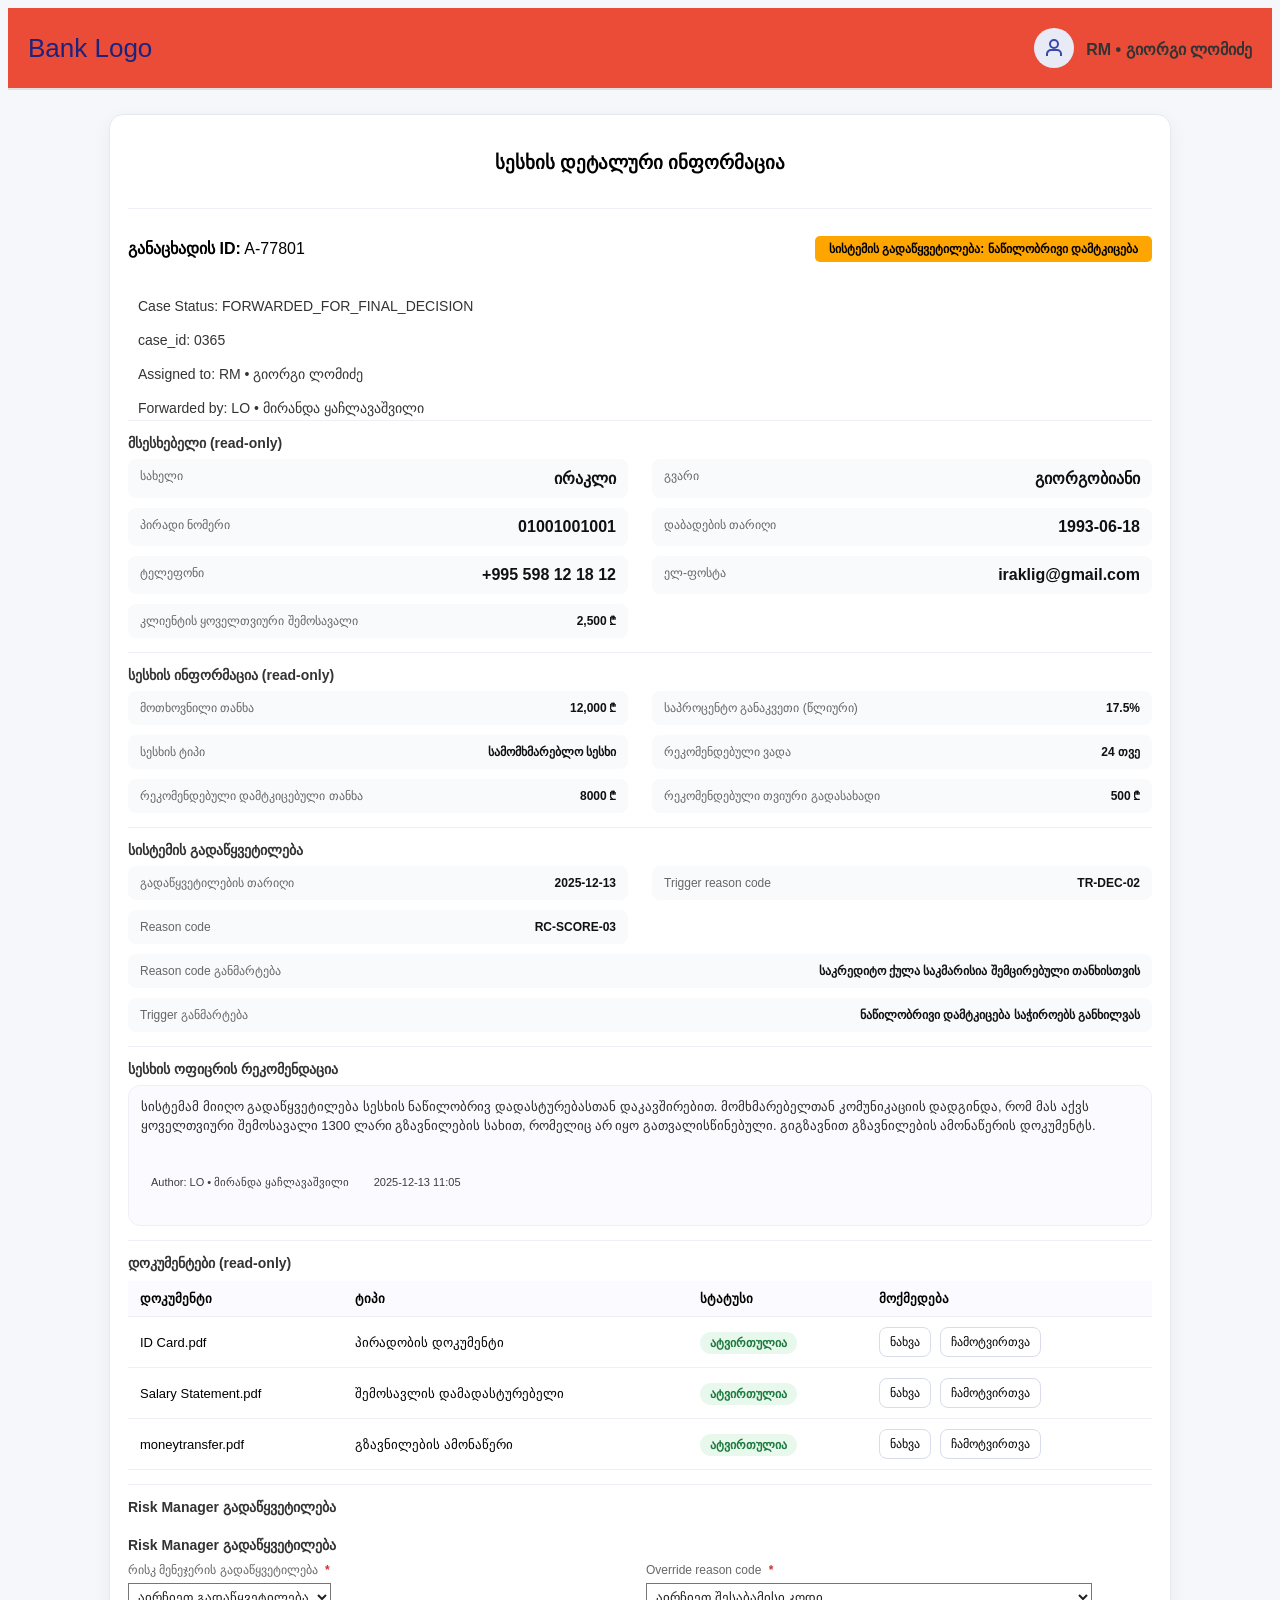
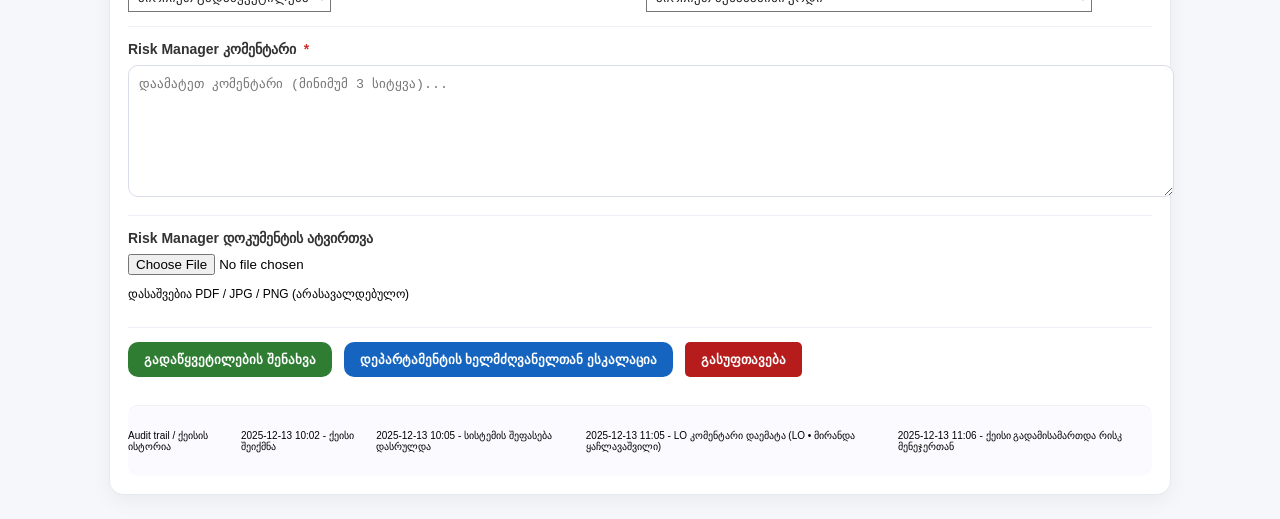
==== details.html @ 30466b98 "init project" ====
<!DOCTYPE html>
<html lang="ka">
  <head>
    <meta charset="UTF-8" />
    <meta name="viewport" content="width=device-width, initial-scale=1.0" />
    <title>Risk Manager - Loan Details</title>
    <link rel="stylesheet" href="./details.css" />
  
  </head>

  <body>
    <header>
      <a href="./index.html" class="bank-logo">Bank Logo</a>

      <div class="user-info">
        <div class="user-icon">
          <svg
            width="24"
            height="24"
            viewBox="0 0 24 24"
            fill="none"
            stroke="currentColor"
          >
            <circle cx="12" cy="8" r="4" stroke-width="2" />
            <path
              d="M5 20v-2c0-2.2 1.8-4 4-4h6c2.2 0 4 1.8 4 4v2"
              stroke-width="2"
            />
          </svg>
        </div>
        <div class="user-details">
          <div class="user-name">RM • გიორგი ლომიძე</div>
        </div>
      </div>
    </header>

    <div class="card" data-id="A-77801">
      <div class="card-header">
        <div class="case-title">
          <h3>სესხის დეტალური ინფორმაცია</h3>
        </div>
      </div>

      <div class="section info">
        <p><strong>განაცხადის ID:</strong> A-77801</p>
        <span class="status partial"
          >სისტემის გადაწყვეტილება: ნაწილობრივი დამტკიცება</span
        >
      </div>
      <div class="meta">
        <span class="pill">Case Status: FORWARDED_FOR_FINAL_DECISION</span>
        <span class="pill">case_id: 0365</span>
        <span class="pill">Assigned to: RM • გიორგი ლომიძე</span>
        <span class="pill">Forwarded by: LO • მირანდა ყაჩლავაშვილი</span>
      </div>
      <!-- Borrower (read-only) -->
      <div class="section">
        <h4>მსესხებელი (read-only)</h4>
        <div class="info-grid">
          <div><span class="label">სახელი</span><span>ირაკლი</div>
          <div><span class="label">გვარი</span><span>გიორგობიანი</span></div>
          <div>
            <span class="label">პირადი ნომერი</span><span>01001001001</span>
          </div>
          <div>
            <span class="label">დაბადების თარიღი</span><span>1993-06-18</span>
          </div>
          <div>
            <span class="label">ტელეფონი</span><span>+995 598 12 18 12</span>
          </div>
          <div>
            <span class="label">ელ-ფოსტა</span><span>iraklig@gmail.com</span>
          </div>
          <div>
            <span class="label">კლიენტის ყოველთვიური შემოსავალი</span>
            <span class="value">2,500 ₾</span>
          </div>
        </div>
      </div>

      <!-- Loan (read-only) -->
      <div class="section">
        <h4>სესხის ინფორმაცია (read-only)</h4>
        <div class="info-grid">
          <div>
            <span class="label">მოთხოვნილი თანხა</span
            ><span class="value">12,000 ₾</span>
          </div>
          <div>
            <span class="label">საპროცენტო განაკვეთი (წლიური)</span
            ><span class="value">17.5%</span>
          </div>
          <div>
            <span class="label">სესხის ტიპი</span
            ><span class="value">სამომხმარებლო სესხი</span>
          </div>
          <div>
            <span class="label">რეკომენდებული ვადა</span
            ><span class="value">24 თვე</span>
          </div>
          <div>
            <span class="label">რეკომენდებული დამტკიცებული თანხა</span
            ><span class="value">8000 ₾</span>
          </div>
          <div>
            <span class="label">რეკომენდებული თვიური გადასახადი</span
            ><span class="value">500 ₾</span>
          </div>
        </div>
      </div>

      <!-- System explainability (read-only) -->
      <div class="section">
        <h4>სისტემის გადაწყვეტილება </h4>

        <div class="info-grid">
          <div>
            <span class="label">გადაწყვეტილების თარიღი</span>
            <span class="value">2025-12-13</span>
          </div>

          <div>
            <span class="label">Trigger reason code</span>
            <span class="value">TR-DEC-02</span>
          </div>

          <div>
            <span class="label">Reason code</span>
            <span class="value">RC-SCORE-03</span>
          </div>

          <div class="wide">
            <span class="label">Reason code განმარტება</span>
            <span class="value"
              >საკრედიტო ქულა საკმარისია შემცირებული თანხისთვის</span
            >
          </div>

          <div class="wide">
            <span class="label">Trigger განმარტება</span>
            <span class="value">ნაწილობრივი დამტკიცება საჭიროებს განხილვას</span>
          </div>
        </div>
      </div>

      <!-- LO comment (read-only) -->
      <div class="section">
        <h4>სესხის ოფიცრის რეკომენდაცია</h4>
        <div class="comment-box readonly">
          <p class="comment-text">
        სისტემამ მიიღო გადაწყვეტილება სესხის ნაწილობრივ დადასტურებასთან დაკავშირებით. მომხმარებელთან კომუნიკაციის დადგინდა, რომ მას აქვს ყოველთვიური შემოსავალი 1300 ლარი გზავნილების სახით, რომელიც არ იყო  გათვალისწინებული. გიგზავნით გზავნილების ამონაწერის დოკუმენტს. 
          </p>
          <div class="comment-meta">
            <p class="pill small">Author: LO • მირანდა ყაჩლავაშვილი</p>
            <p class="pill small">2025-12-13 11:05</p>
          </div>
        </div>
      </div>

      <!-- Documents (read-only UI) -->
      <div class="section">
        <h4>დოკუმენტები (read-only)</h4>

        <table class="docs-table">
          <thead>
            <tr>
              <th>დოკუმენტი</th>
              <th>ტიპი</th>
              <th>სტატუსი</th>
              <th>მოქმედება</th>
            </tr>
          </thead>
          <tbody>
            <tr>
              <td>ID Card.pdf</td>
              <td>პირადობის დოკუმენტი</td>
            
              <td><span class="doc-status ok">ატვირთულია</span></td>
              <td>
                <button class="doc-btn" type="button">ნახვა</button>
                <button class="doc-btn" type="button">ჩამოტვირთვა</button>
              </td>
            </tr>
            <tr>
              <td>Salary Statement.pdf</td>
              <td>შემოსავლის დამადასტურებელი</td>
              <td><span class="doc-status ok">ატვირთულია</span></td>
              <td>
                <button class="doc-btn" type="button">ნახვა</button>
                <button class="doc-btn" type="button">ჩამოტვირთვა</button>
              </td>
            </tr>
             <tr>
              <td>moneytransfer.pdf</td>
              <td>გზავნილების ამონაწერი</td>
              <td><span class="doc-status ok">ატვირთულია</span></td>
              <td>
                <button class="doc-btn" type="button">ნახვა</button>
                <button class="doc-btn" type="button">ჩამოტვირთვა</button>
              </td>
            </tr>
          </tbody>
        </table>
      </div>

      <!-- RM decision -->
      <div class="section">
        <h4>Risk Manager გადაწყვეტილება</h4>

 <form id="rmForm" novalidate>

  <!-- RM decision -->
  <div class="section">
    <h4>Risk Manager გადაწყვეტილება</h4>

    <div class="decision-grid">
      <div class="field">
        <span class="label">
          რისკ მენეჯერის გადაწყვეტილება <span class="required">*</span>
        </span>
        <select
          class="control-select"
          id="finalDecision"
          name="finalDecision"
          required
        >
          <option value="">აირჩიეთ გადაწყვეტილება</option>
          <option value="APPROVE">დამტკიცება</option>
          <option value="REJECT">უარყოფა</option>
          <option value="PARTIAL_APPROVE">ნაწილობრივი დამტკიცება</option>
          <option value="CONDITIONAL_APPROVE">პირობითი დამტკიცება</option>
        </select>
      </div>

      <div class="field">
        <span class="label">
          Override reason code <span class="required">*</span>
        </span>
        <select
          class="control-select"
          id="overrideCode"
          name="overrideCode"
          required
        >
          <option value="">აირჩიეთ შესაბამისი კოდი</option>
          <option value="OVR-RISK-01">OR-RISK-02 - შემოსავლის სტაბილურობა შეფასდა დადებითად</option>
          <option value="OVR-INCOME-02">OR-RISK-03 - დამატებითი ფაქტორი ამცირებს საკრედიტო რისკს</option>
          <option value="OVR-DOC-03">OR-DATA-02 - მონაცემები დაზუსტდა</option>
        </select>
      </div>
    </div>
  </div>

  <!-- RM comment -->
  <div class="section">
    <h4>Risk Manager კომენტარი <span class="required">*</span></h4>

    <textarea
      id="rmComment"
      name="rmComment"
      class="rm-comment"
      placeholder="დაამატეთ კომენტარი (მინიმუმ 3 სიტყვა)..."
      required
    ></textarea>

    <div class="error-msg hidden" id="rmCommentError">
      კომენტარი სავალდებულოა და უნდა შეიცავდეს მინიმუმ 3 სიტყვას
    </div>
  </div>

  <!-- RM document upload -->
  <div class="section">
    <h4>Risk Manager დოკუმენტის ატვირთვა</h4>

    <input
      type="file"
      id="rmDocument"
      name="rmDocument"
      accept=".pdf,.jpg,.png"
    />

    <p class="hint">დასაშვებია PDF / JPG / PNG (არასავალდებულო)</p>
  </div>
<div class="success-msg hidden" id="successMessage">
  ✅ სესხის გადაწყვეტილება წარმატებით გაიგზავნა
</div>
  <!-- Actions -->
  <div class="section actions">
    <button class="btn manager btnSave" type="submit">
      გადაწყვეტილების შენახვა
    </button>

    <button class="btn head btnEscalate" type="button">
      დეპარტამენტის ხელმძღვანელთან ესკალაცია
    </button>
    <button type="reset" class="reset btn">გასუფთავება</button>
  </div>

</form>


      </div>

      <!-- Audit -->
      <div class="section audit">
        <p>Audit trail / ქეისის ისტორია</p>
        <p>2025-12-13 10:02 - ქეისი შეიქმნა</p>
        <p>2025-12-13 10:05 - სისტემის შეფასება დასრულდა</p>
        <p>
          2025-12-13 11:05 - LO კომენტარი დაემატა (LO • მირანდა ყაჩლავაშვილი)
        </p>
        <p>2025-12-13 11:06 - ქეისი გადამისამართდა რისკ მენეჯერთან</p>
      </div>
    </div>

    <script src="./script.js"></script>
   <script>
document.addEventListener("DOMContentLoaded", () => {
  const form = document.getElementById("rmForm");
  const decisionSelect = document.getElementById("finalDecision");
  const overrideCode = document.getElementById("overrideCode");
  const comment = document.getElementById("rmComment");
  const commentError = document.getElementById("rmCommentError");
  const successMsg = document.getElementById("successMessage");
  const saveBtn = document.querySelector(".btnSave");
  const escalateBtn = document.querySelector(".btnEscalate");

  // --- Decision color class ---
  function applyDecisionColor() {
    decisionSelect.classList.remove("approve", "reject", "partial", "conditional");

    switch (decisionSelect.value) {
      case "APPROVE":
        decisionSelect.classList.add("approve");
        break;
      case "REJECT":
        decisionSelect.classList.add("reject");
        break;
      case "PARTIAL_APPROVE":
        decisionSelect.classList.add("partial");
        break;
      case "CONDITIONAL_APPROVE":
        decisionSelect.classList.add("conditional");
        break;
    }
  }
  decisionSelect.addEventListener("change", applyDecisionColor);

  // --- Comment live validation (hide error when 3+ words) ---
  function updateCommentError() {
    const words = comment.value.trim().split(/\s+/).filter(Boolean);
    if (words.length >= 3) commentError.classList.add("hidden");
  }
  comment.addEventListener("input", updateCommentError);

  // --- Validation for both Save & Escalate ---
  function validateRMForm() {
    // native required validation (selects + textarea)
    if (!form.checkValidity()) {
      form.reportValidity();
      return false;
    }

    // comment must have 3+ words
    const words = comment.value.trim().split(/\s+/).filter(Boolean);
    if (words.length < 3) {
      commentError.classList.remove("hidden");
      comment.focus();
      return false;
    }

    commentError.classList.add("hidden");
    return true;
  }

  // --- SAVE decision ---
  form.addEventListener("submit", (e) => {
    e.preventDefault();
    if (!validateRMForm()) return;

    successMsg.textContent = "✅ სესხის გადაწყვეტილება წარმატებით გაიგზავნა";
    successMsg.classList.remove("hidden");

    saveBtn.disabled = true;
    escalateBtn.disabled = true;

    // const formData = new FormData(form);
    // fetch("/api/decision", { method: "POST", body: formData });
  });

  // --- ESCALATE ---
  escalateBtn.addEventListener("click", () => {
    if (!validateRMForm()) return;

    successMsg.textContent =
      "📤 ქეისი წარმატებით ესკალირდა დეპარტამენტის ხელმძღვანელთან";
    successMsg.classList.remove("hidden");

    saveBtn.disabled = true;
    escalateBtn.disabled = true;

    // const formData = new FormData(form);
    // formData.append("action", "ESCALATE");
    // fetch("/api/escalate", { method: "POST", body: formData });
  });

  // --- RESET: hide success message, hide errors, re-enable buttons ---
  form.addEventListener("reset", () => {
    successMsg.classList.add("hidden");
    commentError.classList.add("hidden");

    // reset decision colors back to default
    decisionSelect.classList.remove("approve", "reject", "partial", "conditional");

    // enable buttons again
    saveBtn.disabled = false;
    escalateBtn.disabled = false;
  });
});


</script>

  </body>
</html>
---- details.css ----
/* make grid items span full width when needed */
body {
  font-family: Arial, sans-serif;
  background: #f6f7fb;
}
header {
  display: flex;
  justify-content: space-between;
  align-items: center;
  padding: 20px;
  background-color: rgb(234, 76, 56);
  border-bottom: 2px solid #e0e0e0;
  font-family: Arial, sans-serif;
}

.bank-logo h2 {
  margin: 0;
  color: #1a237e;
  font-size: 24px;
}

.user-info {
  display: flex;
  align-items: center;
  gap: 12px;
}

.user-icon {
  width: 40px;
  height: 40px;
  display: flex;
  align-items: center;
  justify-content: center;
  background-color: #e8eaf6;
  border-radius: 50%;
  color: #3949ab;
}

.user-details {
  text-align: right;
}

.lo-label {
  font-size: 12px;
  font-weight: bold;
  color: #666;
  text-transform: uppercase;
  letter-spacing: 0.5px;
}

.user-name {
  font-size: 16px;
  font-weight: 600;
  color: #333;
  margin-top: 2px;
}

h2 {
  text-align: center;
  margin-bottom: 20px;
}

.hidden {
  display: none;
}

.card {
  background: #fff;
  border: 1px solid #e6e8ef;
  border-radius: 14px;
  padding: 18px;
  max-width: 820px;
  margin: 24px auto;
  box-shadow: 0 6px 20px rgba(0, 0, 0, 0.05);
  max-width: 1024px;
  width: 100%;
}

.card-header {
  display: flex;
  flex-direction: column;
  justify-content: space-between;
  align-items: center;
  margin-bottom: 16px;
}

.section {
  padding: 14px 0;
  border-top: 1px solid #eef0f7;
}

.section:first-of-type {
  border-top: none;
}

.section h4 {
  margin: 0 0 8px;
  font-size: 14px;
  color: #333;
}

.status {
  padding: 6px 14px;
  border-radius: 5px;
  font-size: 12px;
  font-weight: 600;
}

.status.approve {
  background-color: #1b7a3d;

  color: white;
}

.tag {
  display: inline-block;
  background: #f3f4ff;
  border: 1px solid #d9dcea;
  border-radius: 8px;
  padding: 4px 8px;
  font-size: 12px;
  margin-right: 6px;
}

.highlight {
  background: #fbfbff;
  border-radius: 10px;
  padding: 12px;
}

.docs {
  margin: 0 0 10px;
  padding-left: 18px;
}

.upload {
  display: flex;
  gap: 10px;
  align-items: center;
}

textarea {
  width: 100%;
  min-height: 90px;
  border-radius: 10px;
  border: 1px solid #d9dcea;
  padding: 10px;
  resize: vertical;
}

.actions {
  display: flex;
  gap: 12px;
  flex-wrap: wrap;
}

.btn {
  padding: 10px 16px;
  border-radius: 10px;
  border: none;
  cursor: pointer;
  font-weight: 600;
}

.btn.manager {
  background: #2e7d32;
  color: white;
}

.btn.head {
  background: #1565c0;
  color: white;
}

.btn:hover {
  opacity: 0.9;
}

.audit {
  background: #fbfbff;
  border-radius: 10px;
  font-size: 10px;
  justify-content: space-between;
  display: flex;
  align-items: center;
}
.info-grid {
  display: grid;
  grid-template-columns: repeat(2, minmax(0, 1fr));
  gap: 10px 24px;
}

.info-grid > div {
  display: flex;
  justify-content: space-between;
  background: #f9fafc;
  padding: 10px 12px;
  border-radius: 8px;
}

.label {
  font-size: 12px;
  color: #666;
}

.info-grid span:last-child {
  font-weight: 600;
  color: #111;
}

/* Mobile */
@media (max-width: 768px) {
  .info-grid {
    grid-template-columns: 1fr;
  }
}
.docs-table {
  width: 100%;
  border-collapse: collapse;
  margin-top: 10px;
}

.docs-table th,
.docs-table td {
  padding: 10px 12px;
  border-bottom: 1px solid #eef0f7;
  text-align: left;
  font-size: 13px;
}

.docs-table th {
  background: #fbfbff;
  font-weight: 600;
}

.doc-status {
  padding: 4px 10px;
  border-radius: 999px;
  font-size: 12px;
  font-weight: 600;
}

.doc-status.ok {
  background: #e8f8ec;
  color: #1b7a3d;
}

.doc-status.pending {
  background: #fff3cd;
  color: #856404;
}

.doc-btn {
  height: 30px;
  padding: 0 10px;
  border-radius: 8px;
  border: 1px solid #d9dcea;
  background: #fff;
  cursor: pointer;
  margin-right: 6px;
  font-size: 12px;
}

.doc-btn:hover {
  background: #f3f4ff;
}

.upload-box {
  margin-top: 12px;
}

.upload-label {
  display: inline-block;
  padding: 10px 14px;
  border-radius: 10px;
  border: 1px dashed #d9dcea;
  cursor: pointer;
  font-size: 13px;
  color: #333;
}

.upload-label:hover {
  background: #f9fafc;
}
.required {
  color: #d32f2f;
  font-weight: bold;
  margin-left: 4px;
}

.error-msg {
  color: #b71c1c;
  font-size: 12px;
  margin-top: 6px;
}
.upload-picked {
  margin-top: 10px;
  padding: 10px 12px;
  border: 1px solid #eef0f7;
  background: #fbfbff;
  border-radius: 10px;
  font-size: 13px;

  display: flex;
  justify-content: space-between;
  align-items: center;
  gap: 10px;
}

.remove-file {
  border: none;
  background: transparent;
  color: #b71c1c;
  font-size: 16px;
  cursor: pointer;
  font-weight: bold;
}

.remove-file:hover {
  color: #d32f2f;
}

.hidden {
  display: none;
}
.meta {
  margin-top: 6px;
  display: flex;
  flex-direction: column;

  gap: 10px;
}
.info {
  display: flex;
  justify-content: space-between;
  align-items: center;
}
.pill {
  display: inline-block;
  font-size: 14px;
  padding: 4px 10px;

  color: #333;
}
.bank-logo {
  color: #1a237e;
  text-decoration: none;
  font-size: 26px;
}
.Reject {
  background-color: #d32f2f;
  color: white;
}
.value {
  font-size: 12px;
}
.partial-approve {
  background-color: orange;
}

.info-grid .wide,
.decision-grid .wide {
  grid-column: 1 / -1;
}

/* decision block layout */
.decision-grid {
  display: grid;
  grid-template-columns: repeat(2, minmax(0, 1fr));
  gap: 12px;
  margin-top: 10px;
}

.field .label {
  display: block;
  font-size: 12px;
  color: #666;
  margin-bottom: 6px;
}

.choice-row {
  display: flex;
  flex-wrap: wrap;
  gap: 10px;
}

.choice {
  display: flex;
  gap: 8px;
  align-items: center;
  padding: 8px 10px;
  border: 1px solid #eef0f7;
  border-radius: 10px;
  background: #fbfbff;
  font-size: 13px;
}

.comment-box {
  border: 1px solid #eef0f7;
  background: #fbfbff;
  border-radius: 12px;
  padding: 12px;
}

.comment-box.readonly {
  opacity: 0.95;
}

.comment-meta {
  margin-bottom: 8px;
  margin-top: 24px;
}

.pill.small {
  font-size: 11px;
  padding: 5px 10px;
}

.comment-text {
  margin: 0;
  font-size: 13px;
  line-height: 1.45;
  color: #222;
}

textarea.mini {
  min-height: 70px;
}

.rm-comment {
  min-height: 110px;
}
.control-select {
  transition: background-color 0.2s ease, color 0.2s ease;
}

/* default */
.control-select {
  background: #fff;
  color: #222;
  padding: 5px;
}

/* approve */
.control-select.approve {
  background: #1b7a3d;
  color: #fff;
}

/* reject */
.control-select.reject {
  background: #c62828;
  color: #fff;
}

/* partial */
.control-select.partial {
  background: #ef6c00;
  color: #fff;
}

/* conditional */
.control-select.conditional {
  background: #1565c0;
  color: #fff;
}
.approve {
  background-color: rgb(86, 240, 86);
}
.reject {
  background-color: red;
}
.partial {
  background-color: orange;
}
.no-desicion {
  background-color: lightgrey;
}
.conditional {
  background-color: blue;
}
.success-msg {
  padding: 12px;
  margin-top: 12px;
  border-radius: 6px;
  background: #e6f7ec;
  color: #1e7e34;
  font-weight: 600;
}
.hidden {
  display: none;
}
.reset {
  background-color: #b71c1c;
  border-radius: 5px;
  border: none;
  cursor: pointer;
  color: white;
}
.hint {
  font-size: 12px;
}
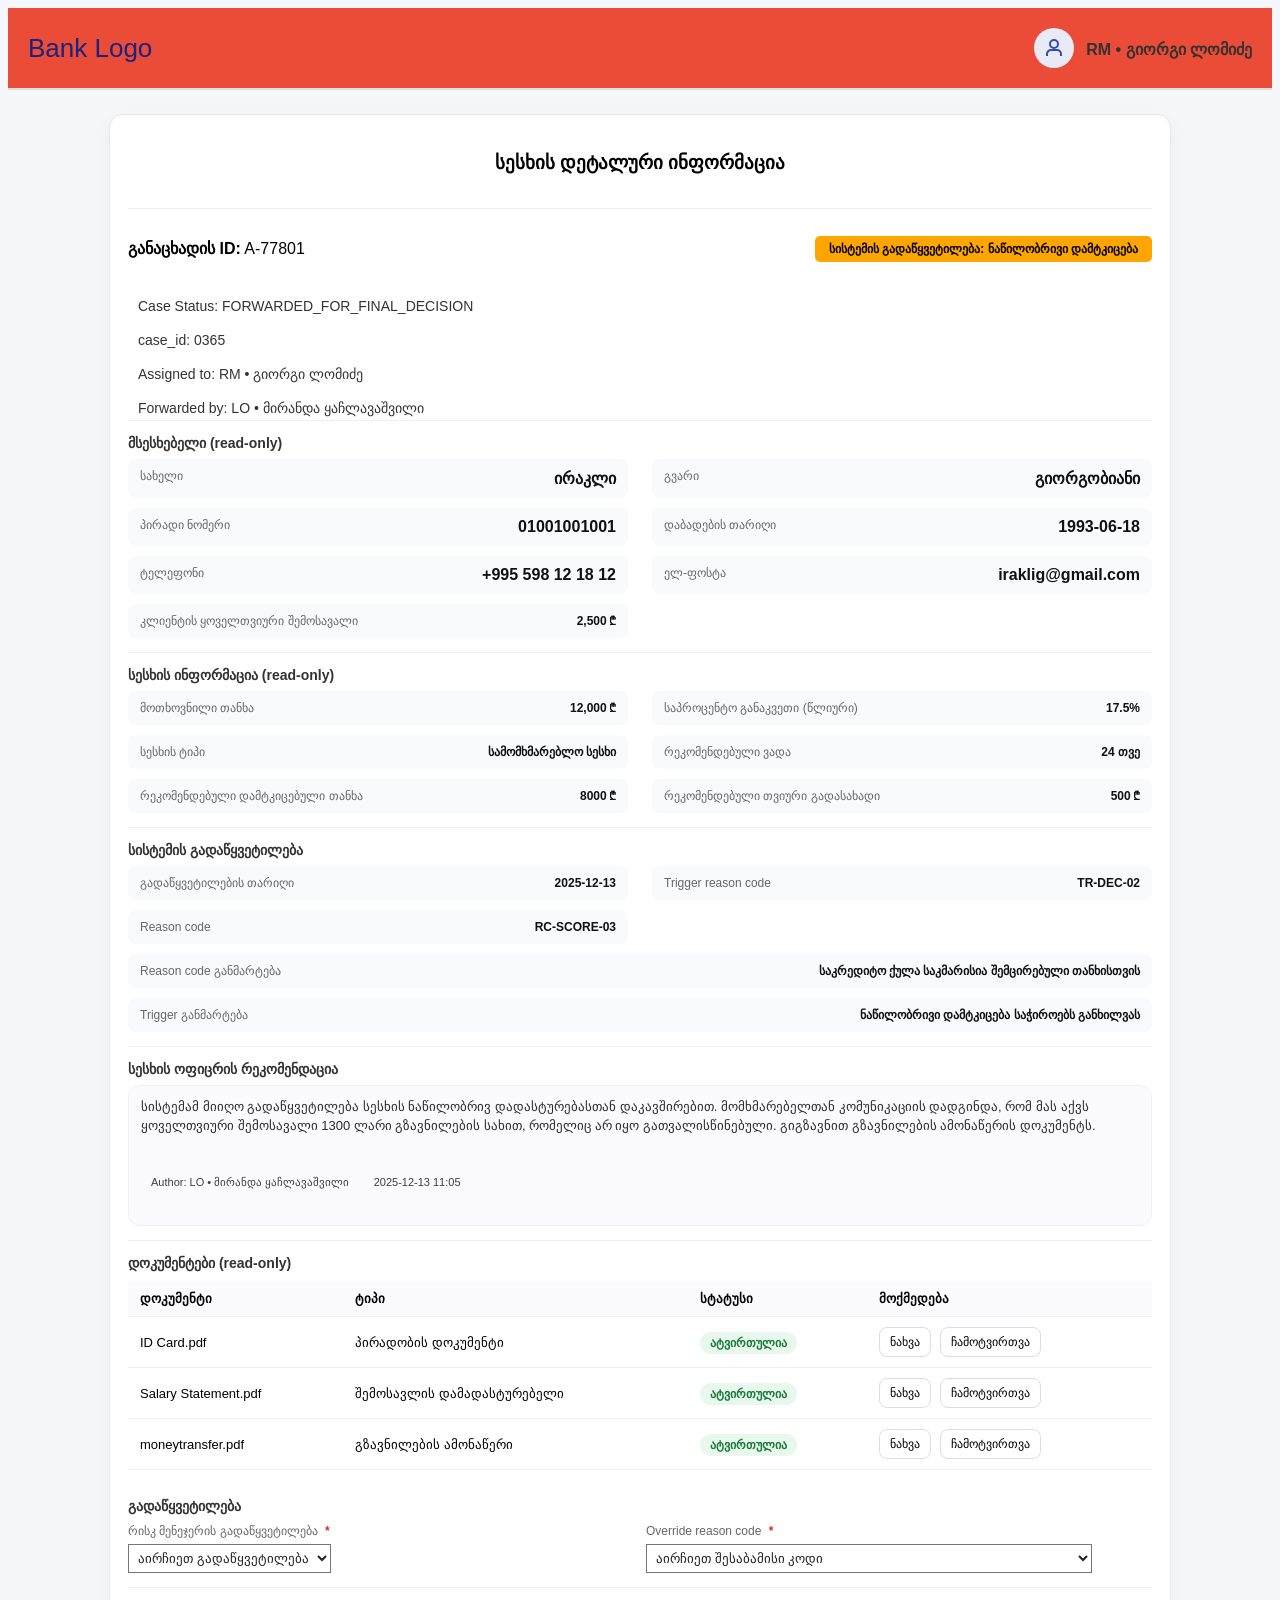
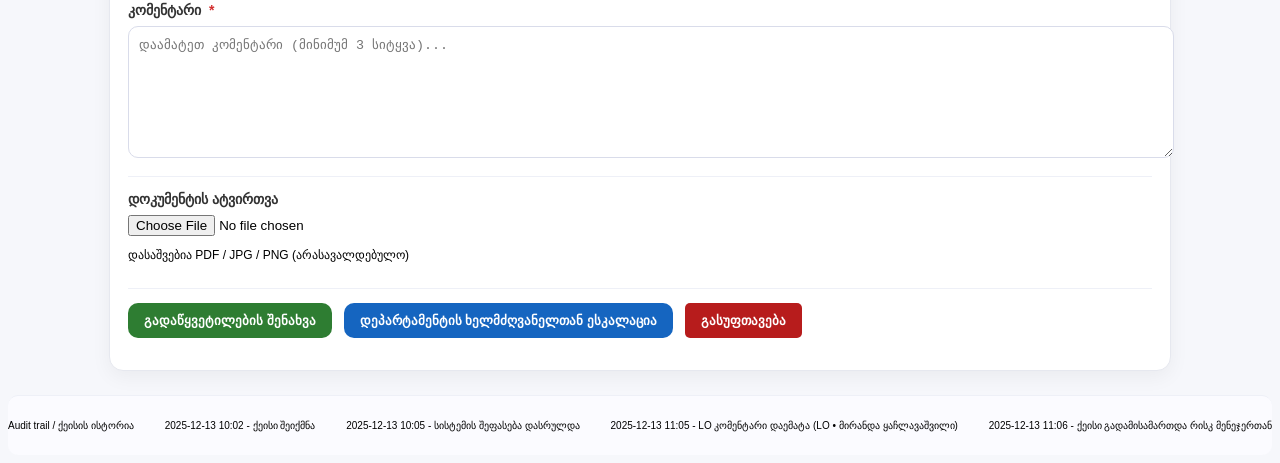
==== commit b840e778: "update html" ====
--- a/details.html
+++ b/details.html
@@ -204,14 +204,13 @@
       </div>
 
       <!-- RM decision -->
-      <div class="section">
-        <h4>Risk Manager გადაწყვეტილება</h4>
+
 
  <form id="rmForm" novalidate>
 
   <!-- RM decision -->
   <div class="section">
-    <h4>Risk Manager გადაწყვეტილება</h4>
+    <h4> გადაწყვეტილება</h4>
 
     <div class="decision-grid">
       <div class="field">
@@ -253,7 +252,7 @@
 
   <!-- RM comment -->
   <div class="section">
-    <h4>Risk Manager კომენტარი <span class="required">*</span></h4>
+    <h4> კომენტარი <span class="required">*</span></h4>
 
     <textarea
       id="rmComment"
@@ -270,7 +269,7 @@
 
   <!-- RM document upload -->
   <div class="section">
-    <h4>Risk Manager დოკუმენტის ატვირთვა</h4>
+    <h4> დოკუმენტის ატვირთვა</h4>
 
     <input
       type="file"
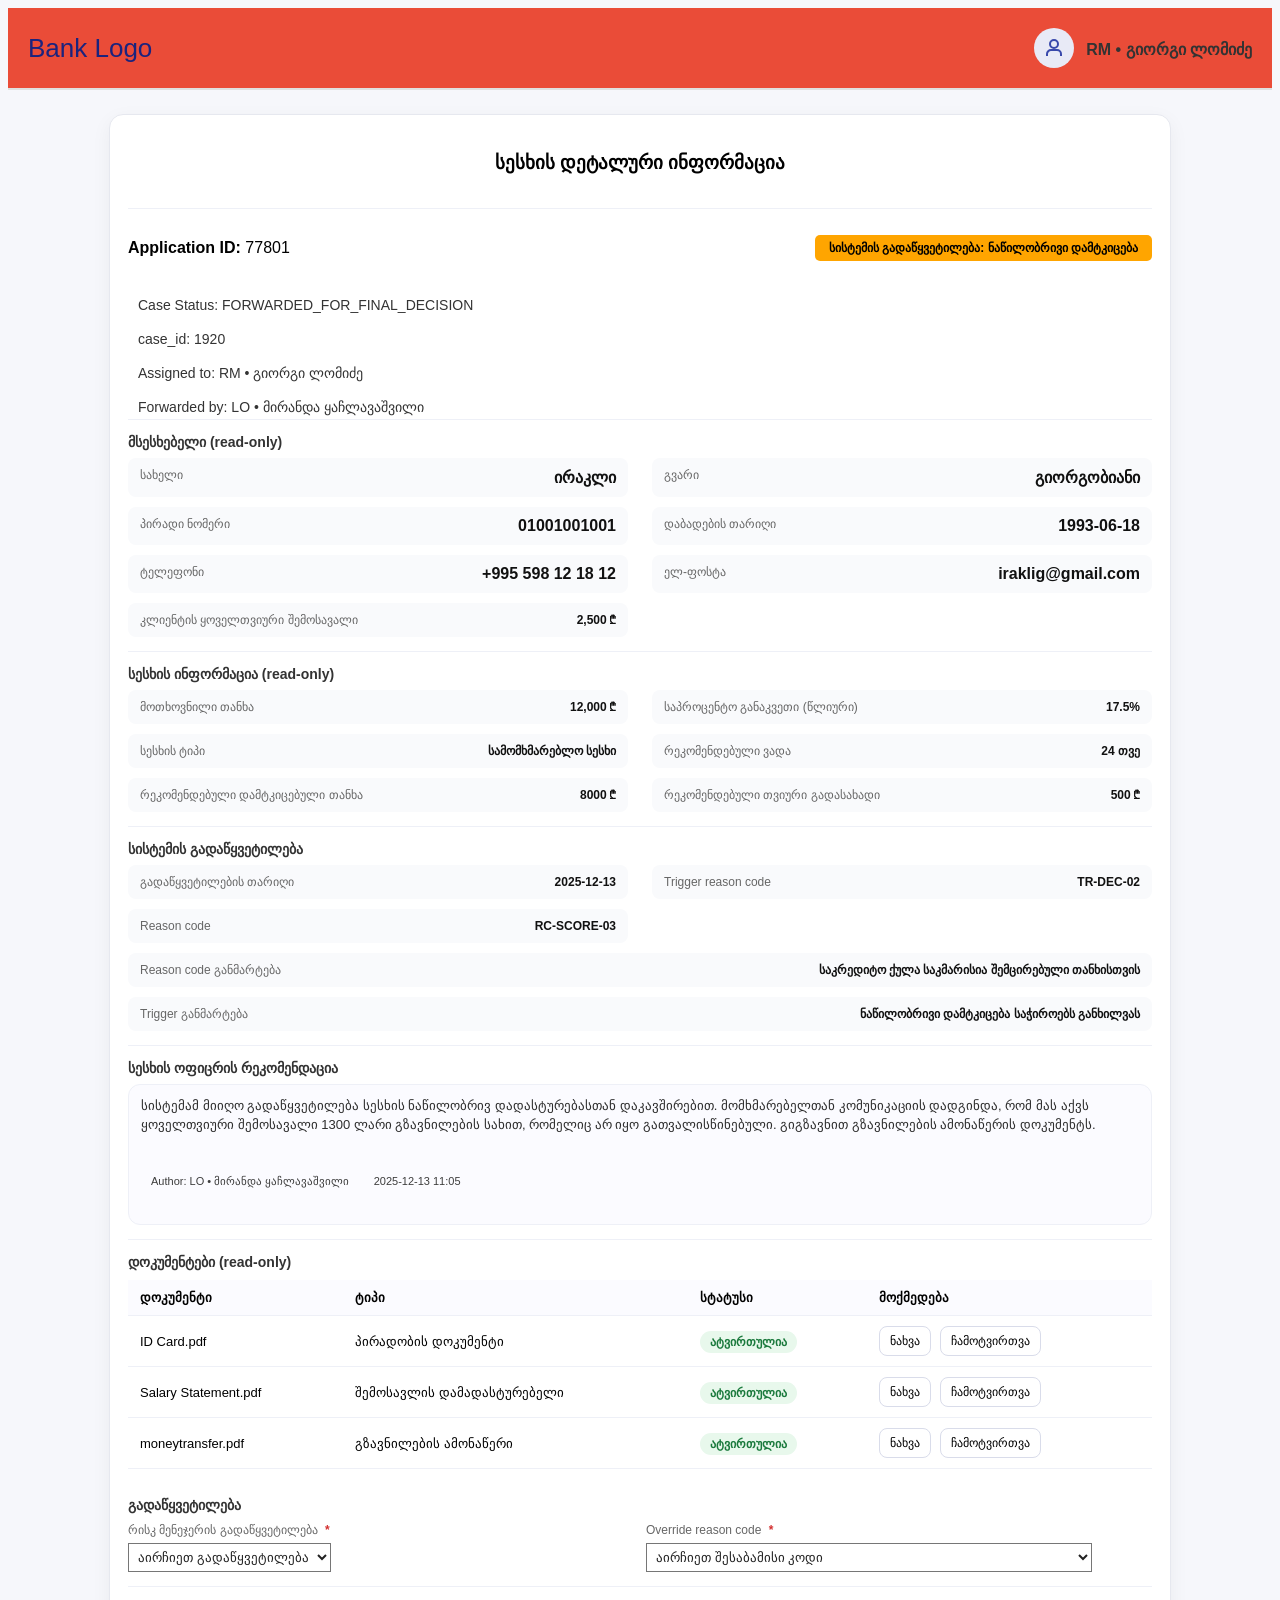
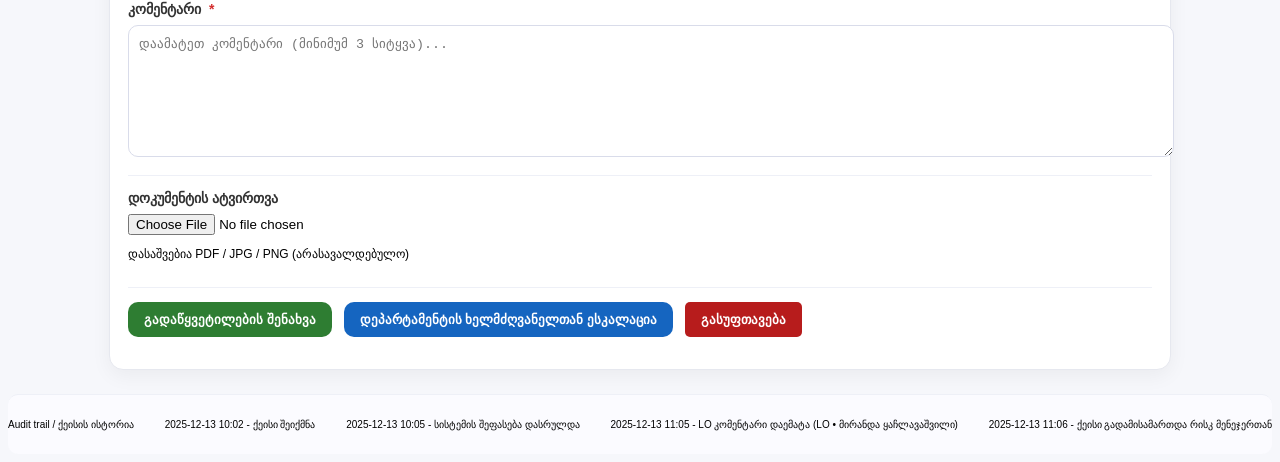
==== commit 1c00db61: "update" ====
--- a/details.html
+++ b/details.html
@@ -42,14 +42,14 @@
       </div>
 
       <div class="section info">
-        <p><strong>განაცხადის ID:</strong> A-77801</p>
+        <p><strong>Application ID:</strong> 77801</p>
         <span class="status partial"
           >სისტემის გადაწყვეტილება: ნაწილობრივი დამტკიცება</span
         >
       </div>
       <div class="meta">
         <span class="pill">Case Status: FORWARDED_FOR_FINAL_DECISION</span>
-        <span class="pill">case_id: 0365</span>
+        <span class="pill">case_id: 1920</span>
         <span class="pill">Assigned to: RM • გიორგი ლომიძე</span>
         <span class="pill">Forwarded by: LO • მირანდა ყაჩლავაშვილი</span>
       </div>
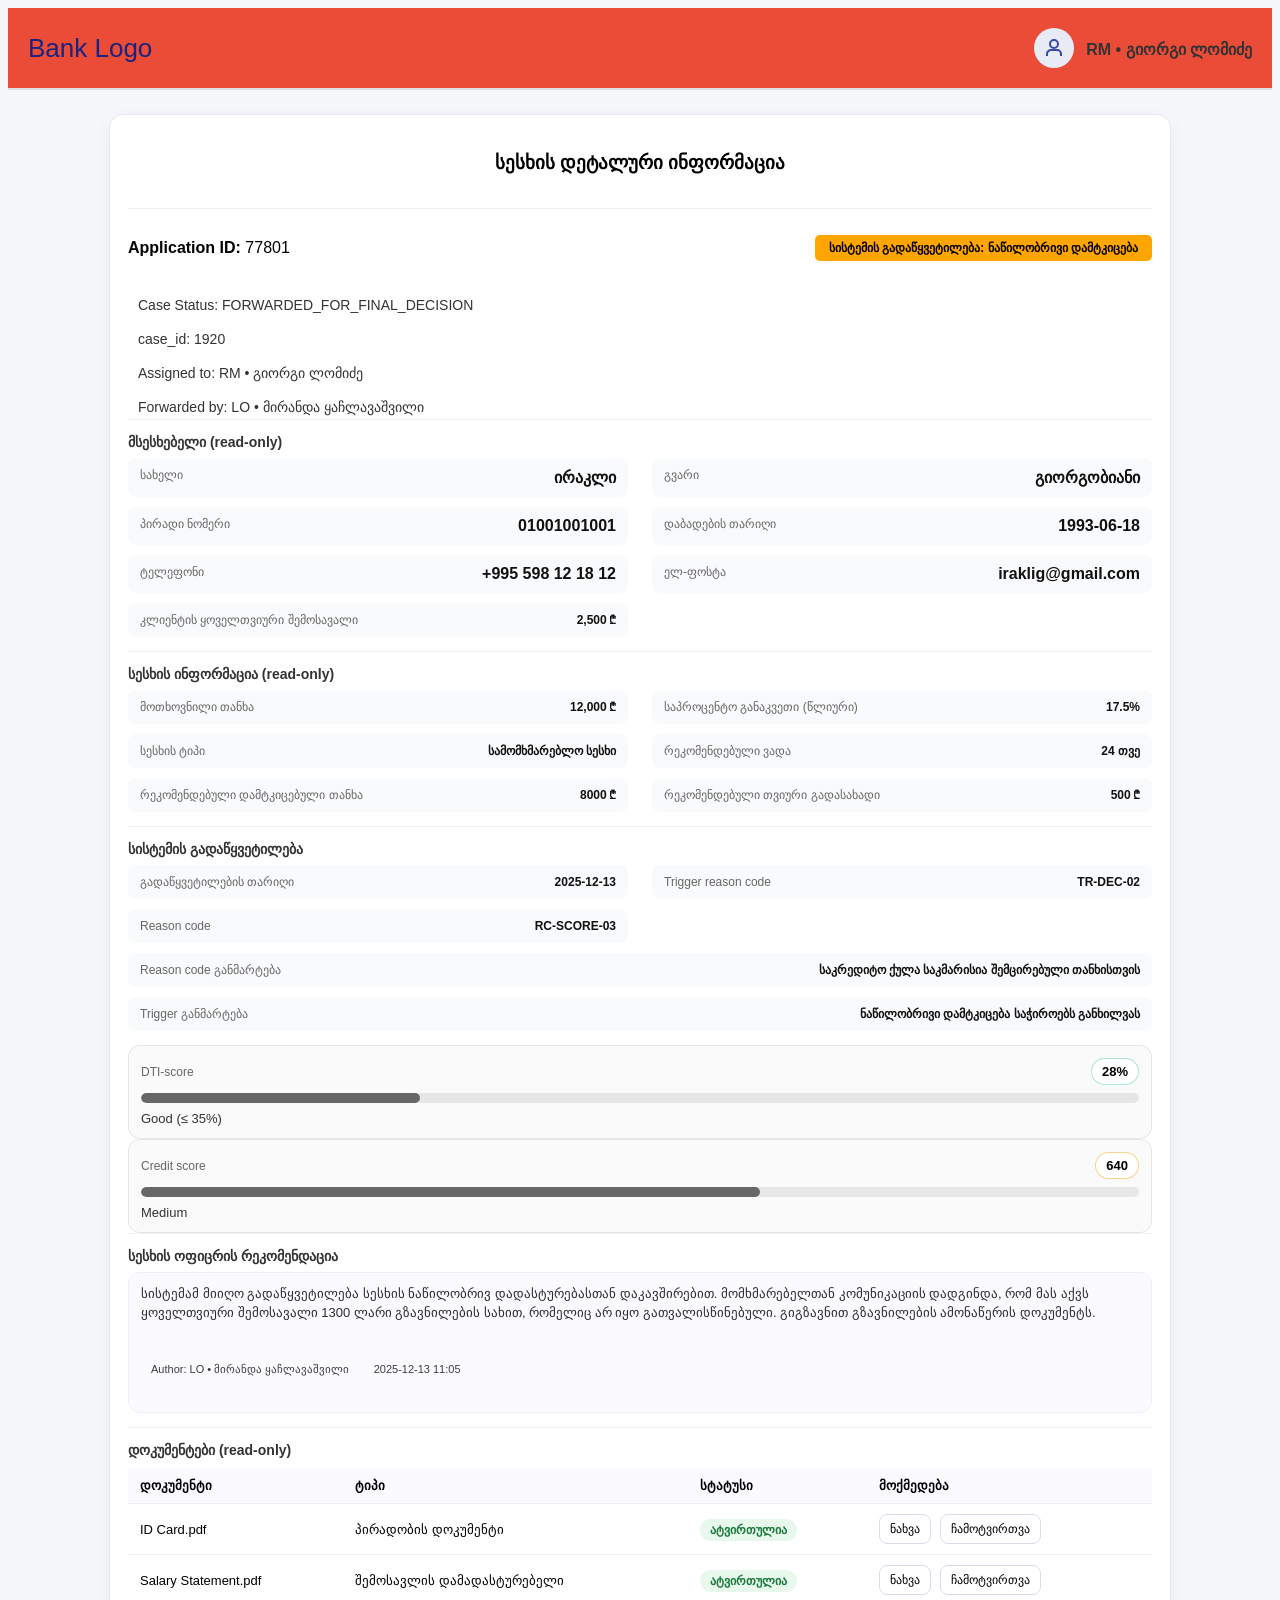
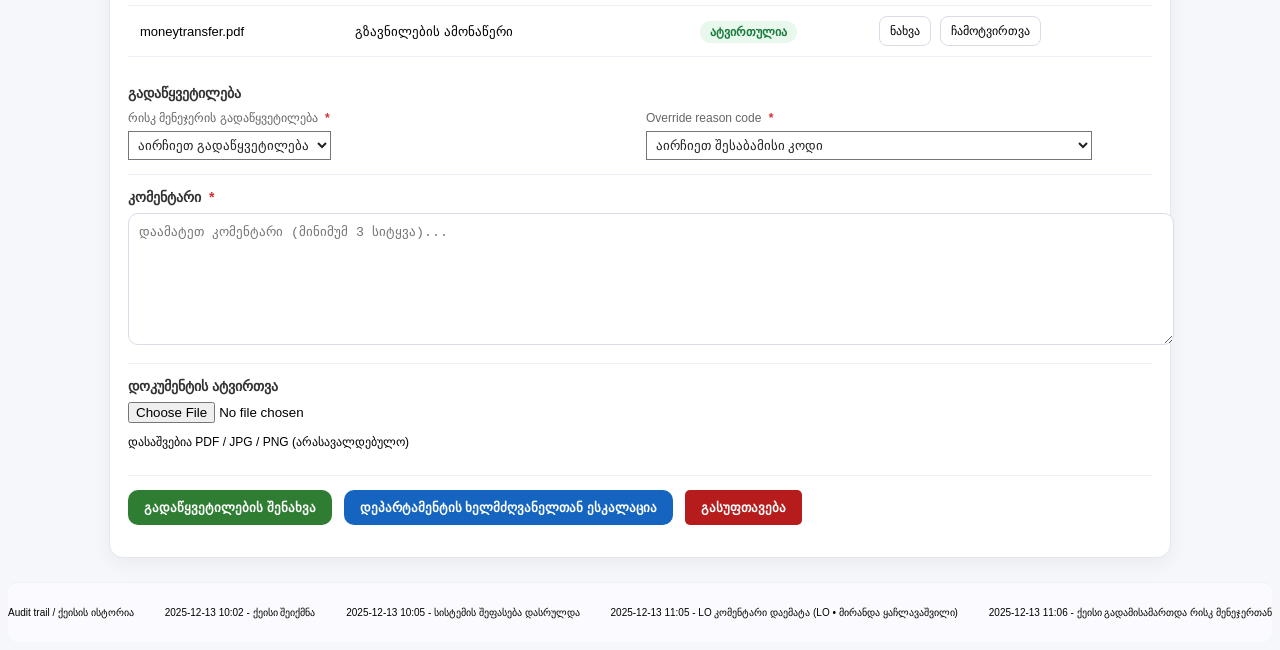
==== commit 9c70427f: "udate" ====
--- a/details.html
+++ b/details.html
@@ -142,6 +142,33 @@
           </div>
         </div>
       </div>
+<!-- NEW: Scores -->
+<div class="score wide">
+  <div class="score-head">
+    <span class="label">DTI-score</span>
+    <span class="score-badge good" id="dtiBadge">28%</span>
+  </div>
+
+  <div class="meter" role="progressbar" aria-valuemin="0" aria-valuemax="100" aria-valuenow="28">
+    <div class="meter-bar" id="dtiBar" style="width: 28%"></div>
+  </div>
+
+  <div class="score-hint" id="dtiHint">Good (≤ 35%)</div>
+</div>
+
+<div class="score wide">
+  <div class="score-head">
+    <span class="label">Credit score</span>
+    <span class="score-badge mid" id="csBadge">640</span>
+  </div>
+
+  <div class="meter meter-score" role="progressbar" aria-valuemin="300" aria-valuemax="850" aria-valuenow="640">
+    <!-- width 계산: (score-300)/(850-300)= (640-300)/550=0.618 => 61.8% -->
+    <div class="meter-bar" id="csBar" style="width: 62%"></div>
+  </div>
+
+  <div class="score-hint" id="csHint">Medium</div>
+</div>
 
       <!-- LO comment (read-only) -->
       <div class="section">
--- a/details.css
+++ b/details.css
@@ -431,7 +431,9 @@
   min-height: 110px;
 }
 .control-select {
-  transition: background-color 0.2s ease, color 0.2s ease;
+  transition:
+    background-color 0.2s ease,
+    color 0.2s ease;
 }
 
 /* default */
@@ -500,3 +502,61 @@
 .hint {
   font-size: 12px;
 }
+/* Scores block */
+.score {
+  display: grid;
+  gap: 8px;
+  padding: 12px;
+  border: 1px solid rgba(0, 0, 0, 0.08);
+  border-radius: 12px;
+  background: rgba(0, 0, 0, 0.02);
+}
+
+.score-head {
+  display: flex;
+  align-items: center;
+  justify-content: space-between;
+  gap: 12px;
+}
+
+.score-badge {
+  font-weight: 700;
+  padding: 6px 10px;
+  border-radius: 999px;
+  font-size: 13px;
+  line-height: 1;
+  border: 1px solid rgba(0, 0, 0, 0.12);
+  background: #fff;
+}
+
+/* status colors (keep simple) */
+.score-badge.good {
+  border-color: rgba(16, 185, 129, 0.35);
+}
+.score-badge.mid {
+  border-color: rgba(245, 158, 11, 0.45);
+}
+.score-badge.bad {
+  border-color: rgba(239, 68, 68, 0.45);
+}
+
+.meter {
+  height: 10px;
+  width: 100%;
+  background: rgba(0, 0, 0, 0.08);
+  border-radius: 999px;
+  overflow: hidden;
+}
+
+.meter-bar {
+  height: 100%;
+  width: 0%;
+  border-radius: 999px;
+  background: rgba(0, 0, 0, 0.55);
+  transition: width 200ms ease;
+}
+
+.score-hint {
+  font-size: 13px;
+  opacity: 0.8;
+}
